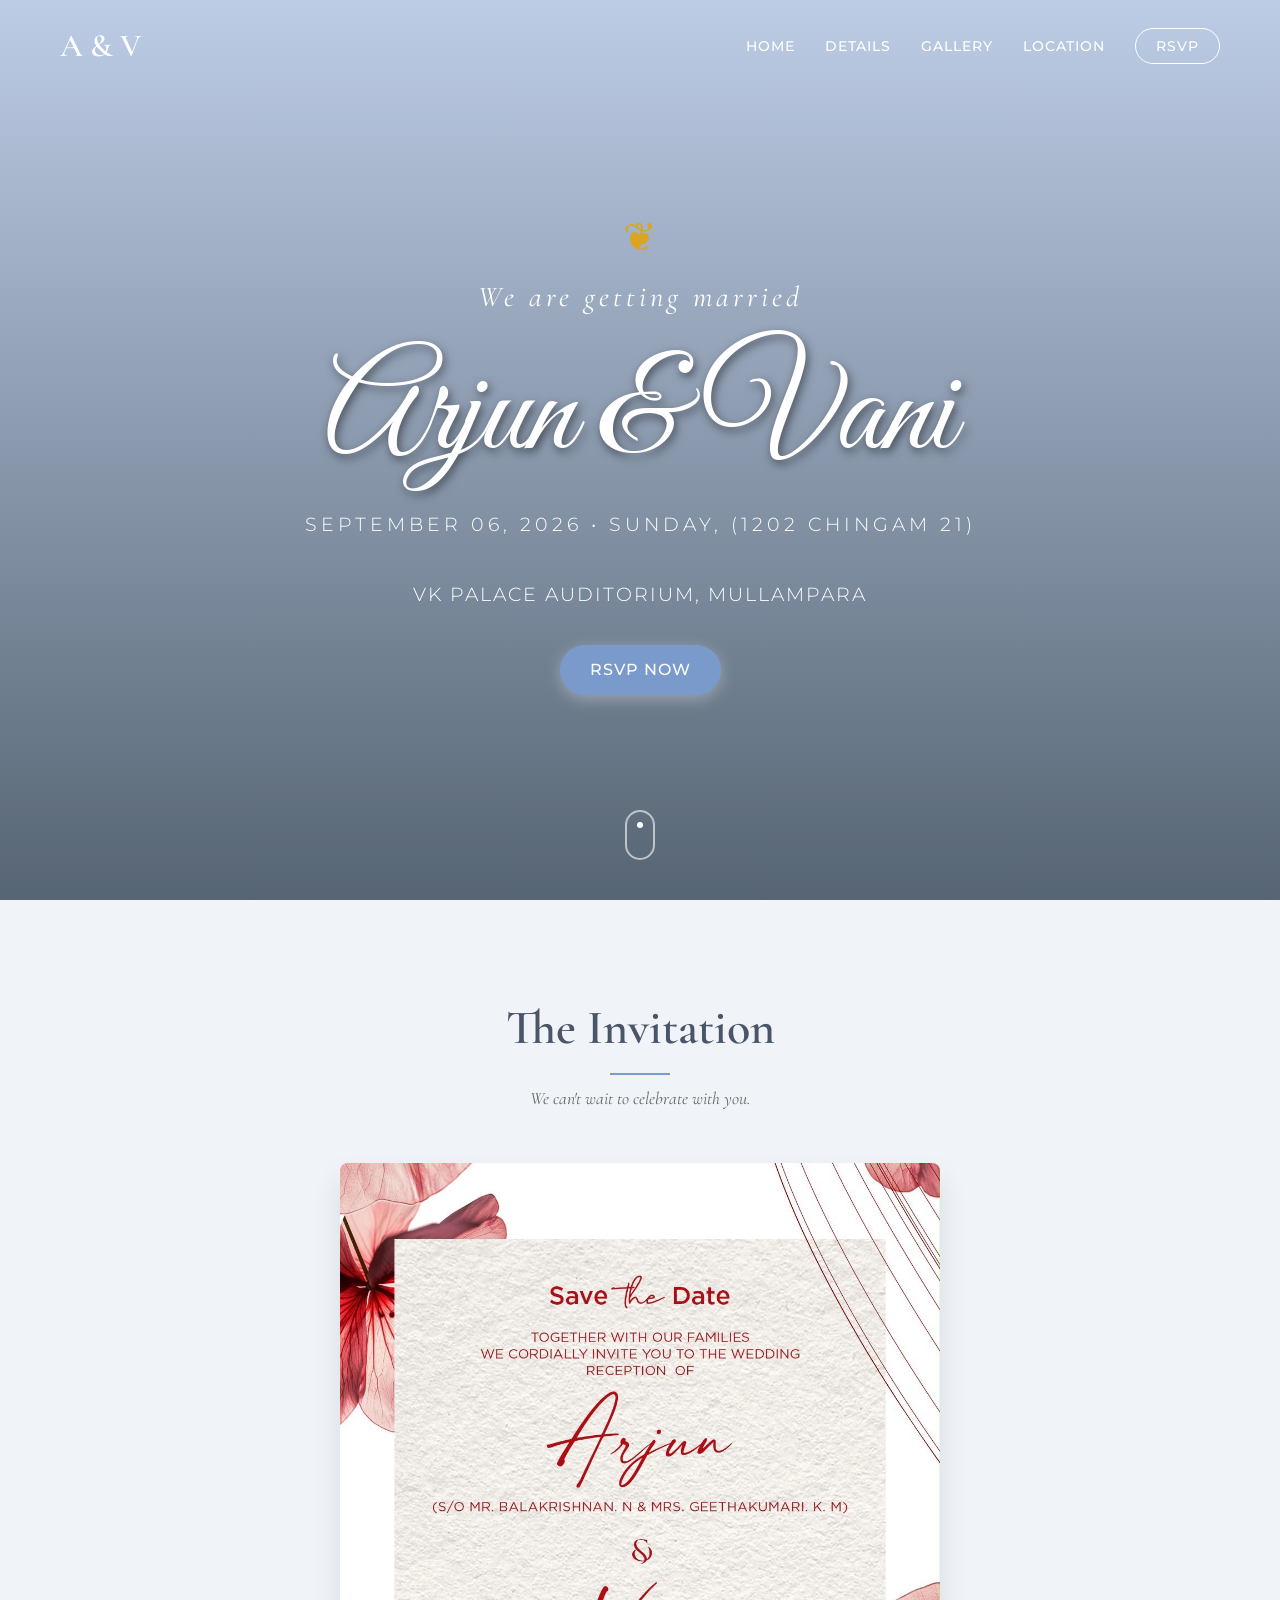
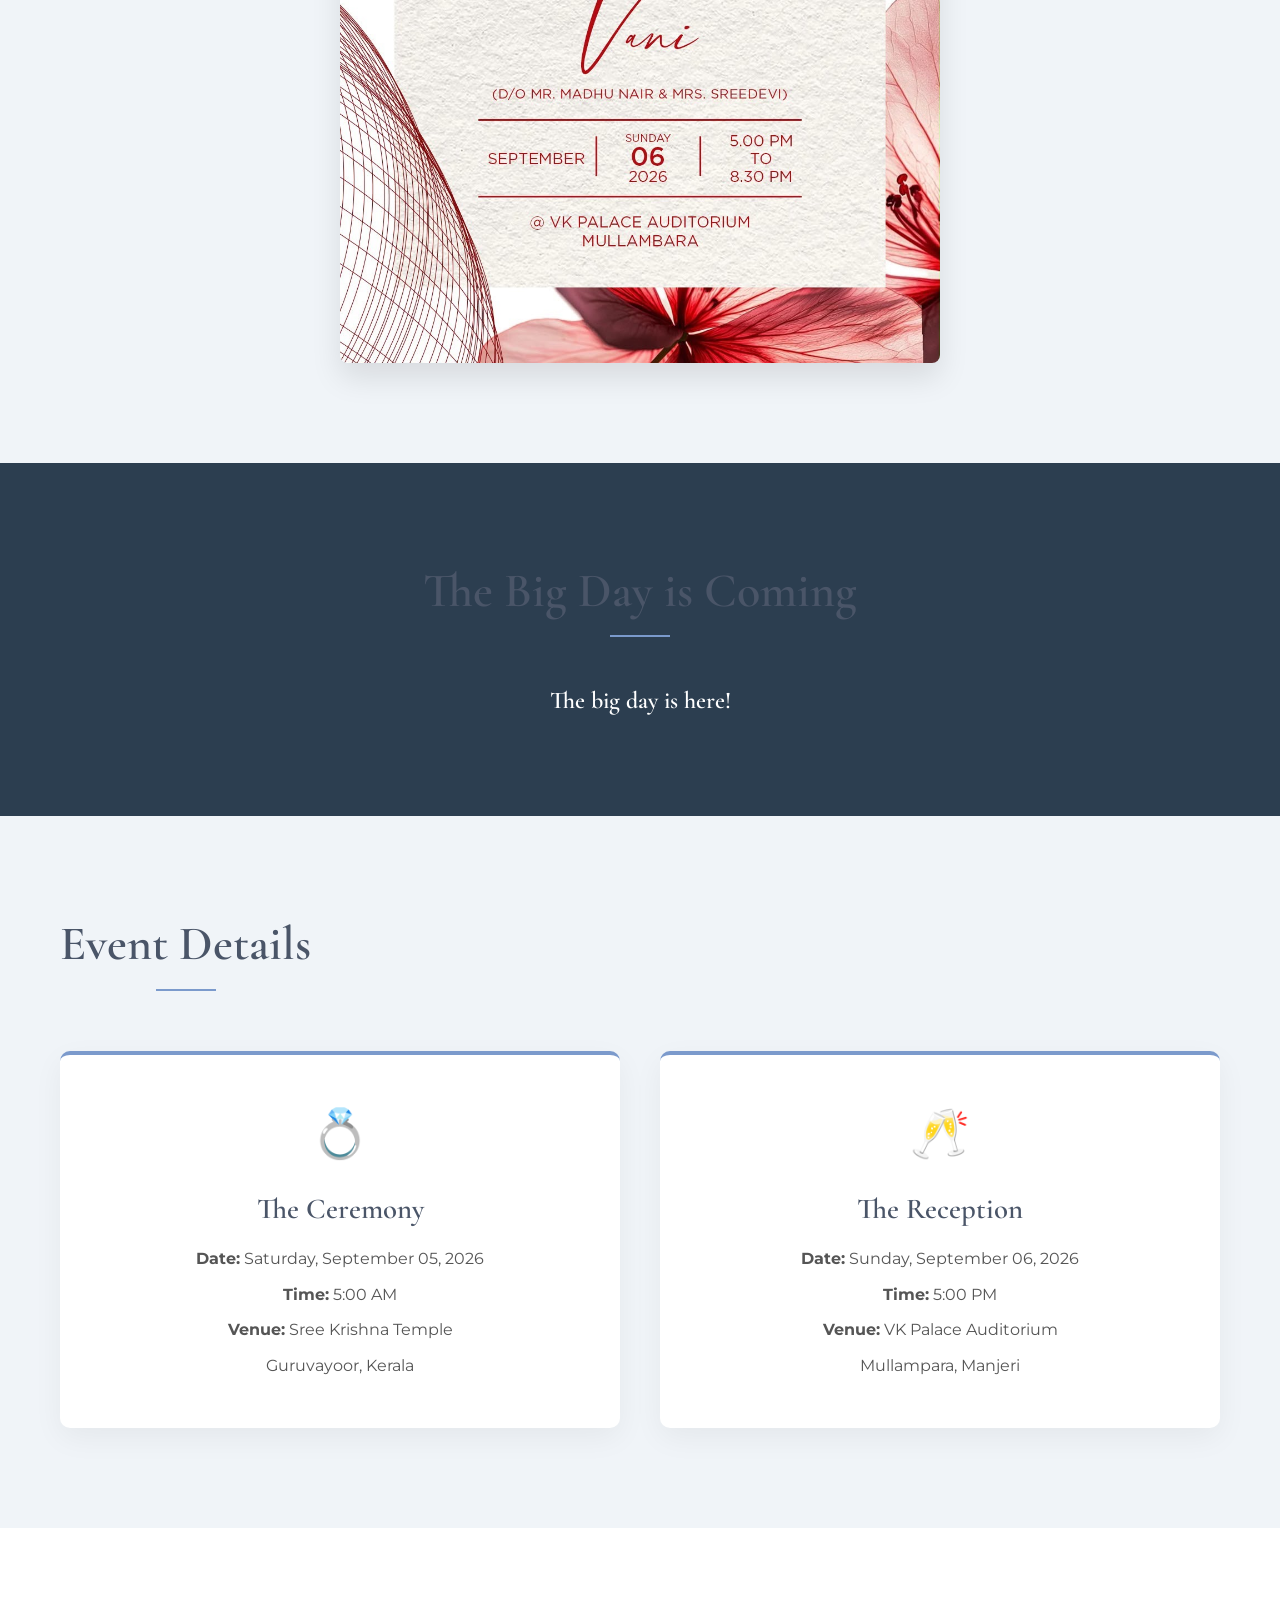
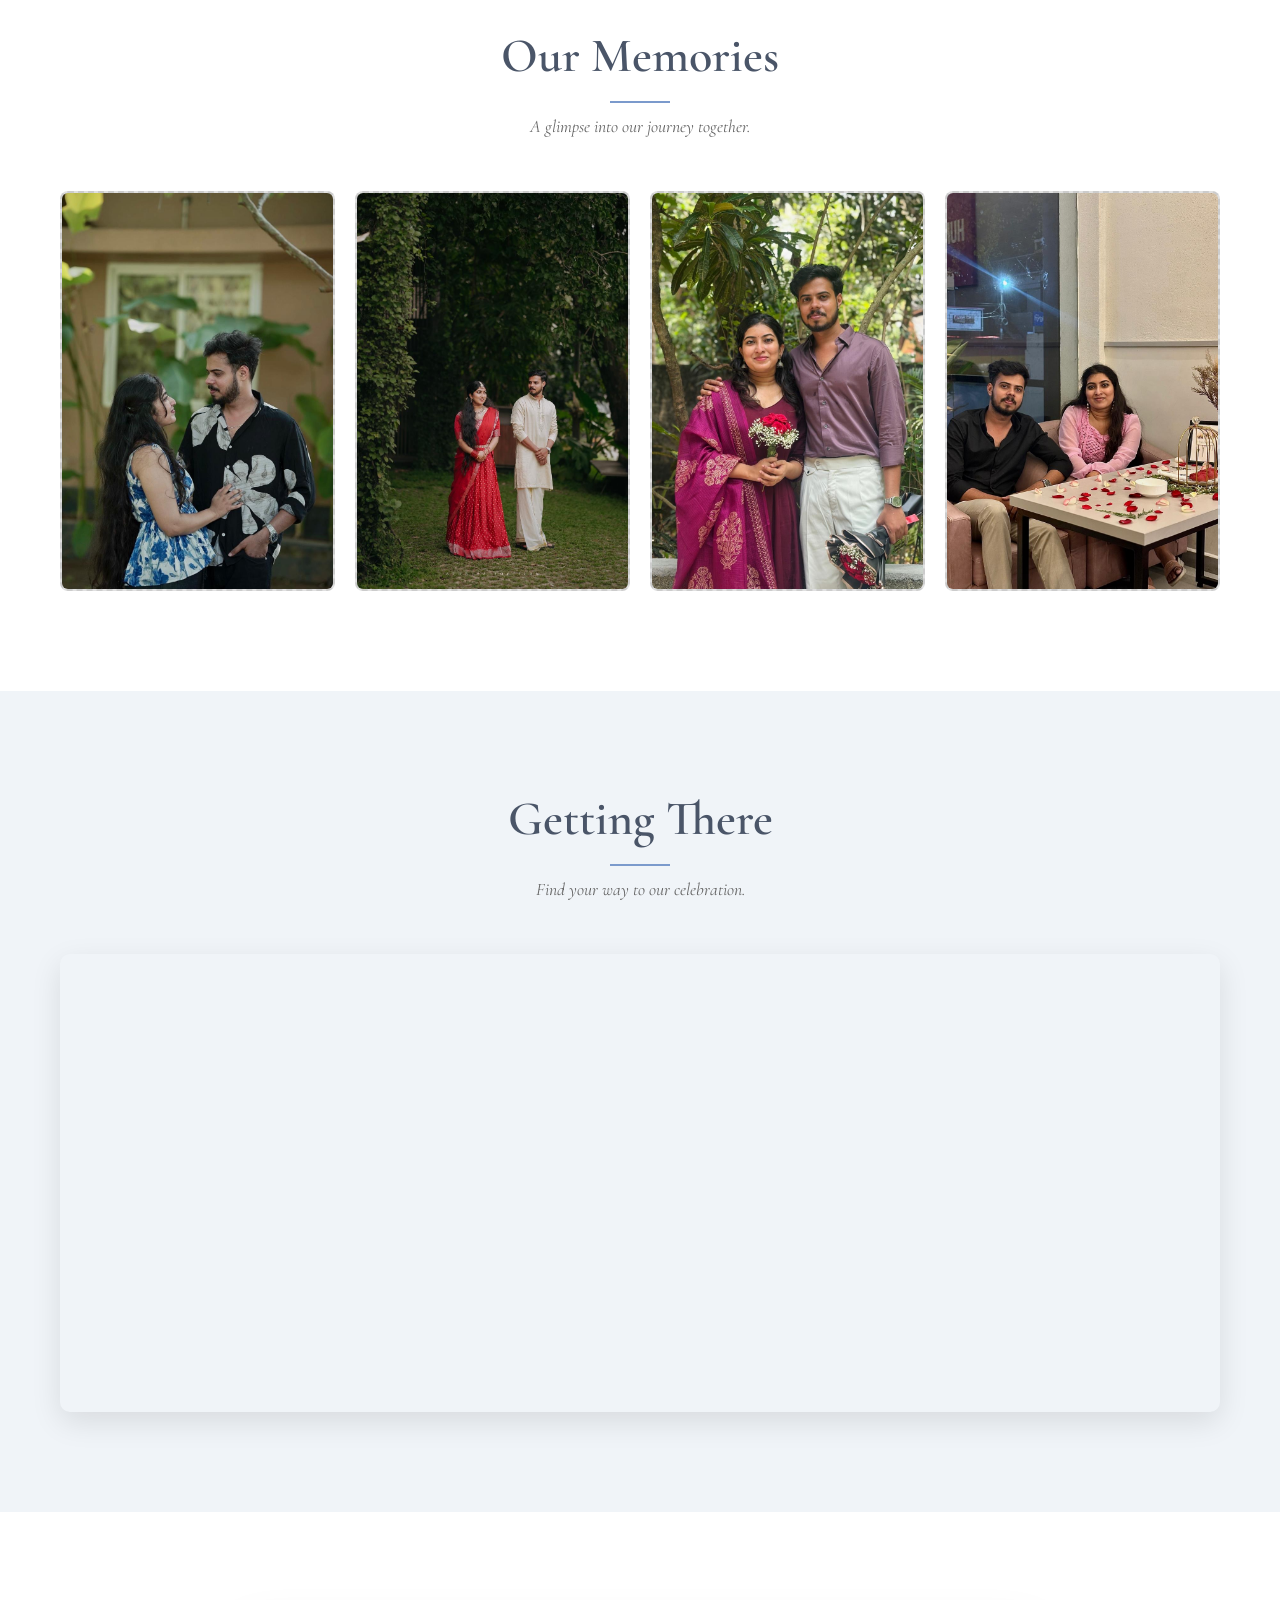
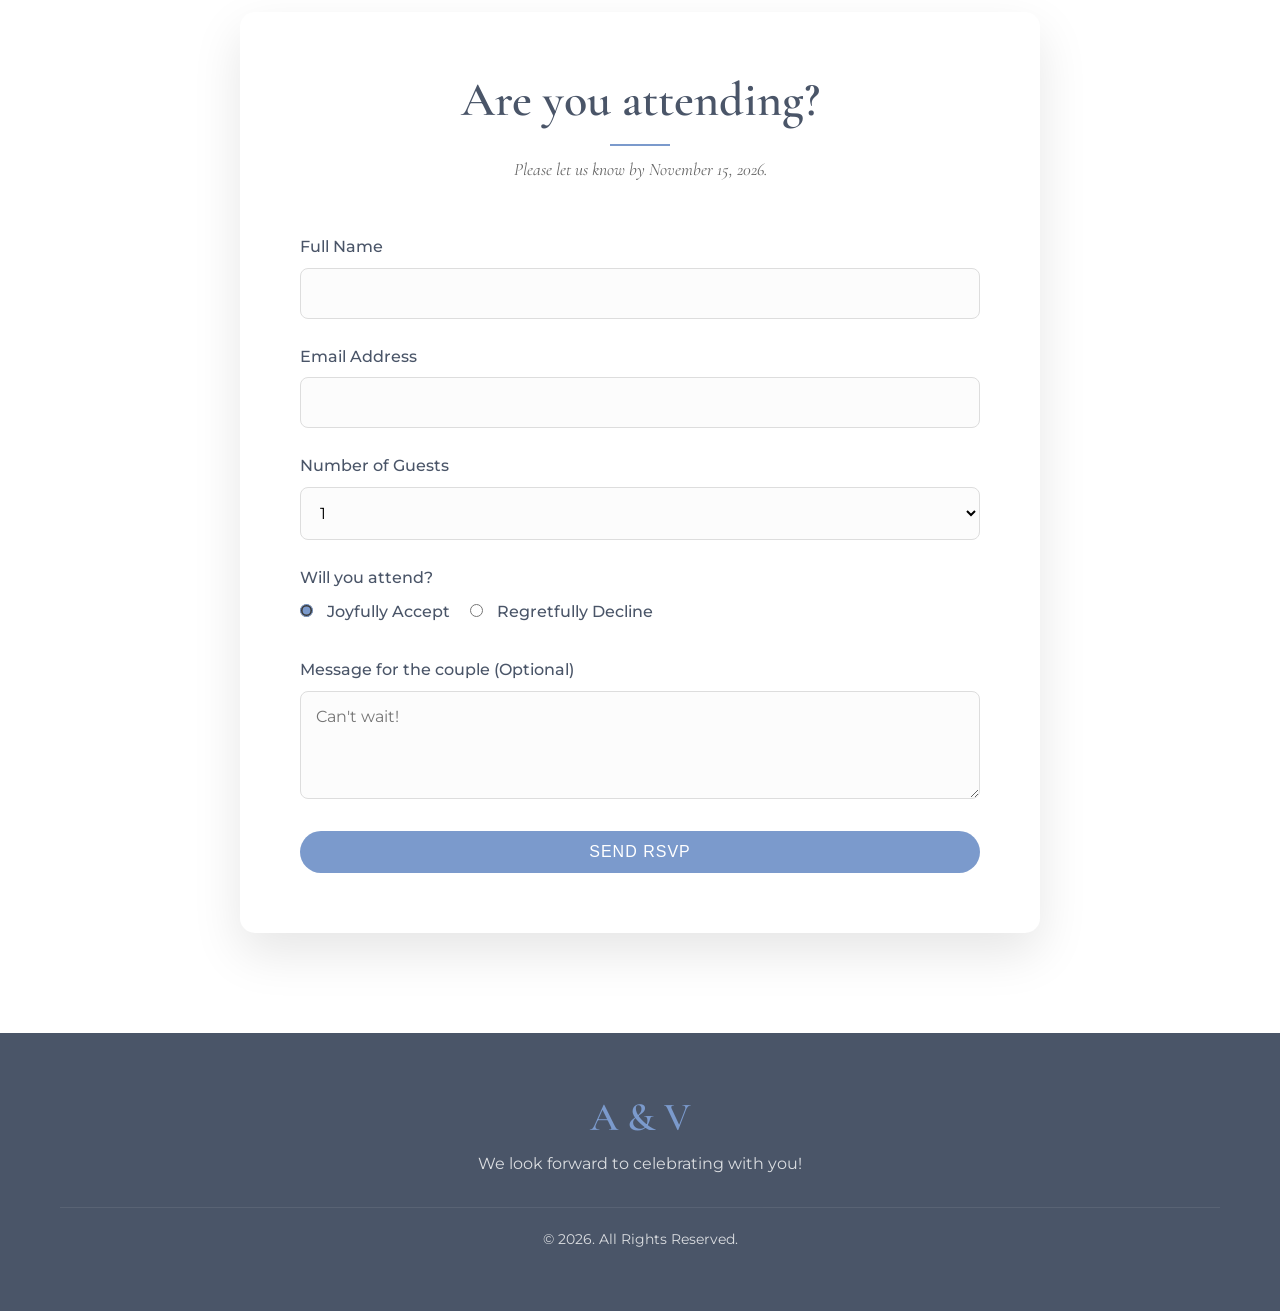
==== index.html @ 5d65bee9 "Add files via upload" ====
<!DOCTYPE html>
<html lang="en">

<head>
    <meta charset="UTF-8">
    <meta name="viewport" content="width=device-width, initial-scale=1.0">
    <title>Wedding Invitation | Save the Date</title>
    <meta name="description" content="Join us in celebrating our wedding.">
    <link rel="preconnect" href="https://fonts.googleapis.com">
    <link rel="preconnect" href="https://fonts.gstatic.com" crossorigin>
    <link
        href="https://fonts.googleapis.com/css2?family=Cormorant+Garamond:ital,wght@0,400;0,600;1,400&family=Great+Vibes&family=Montserrat:wght@300;400;500&display=swap"
        rel="stylesheet">
    <link rel="stylesheet" href="style.css">
</head>

<body>
    <!-- Navigation -->
    <nav id="navbar">
        <div class="nav-content">
            <div class="logo">A & V</div>
            <ul class="nav-links">
                <li><a href="#home">Home</a></li>
                <li><a href="#details">Details</a></li>
                <li><a href="#gallery">Gallery</a></li>
                <li><a href="#location">Location</a></li>
                <li><a href="#rsvp" class="btn-nav">RSVP</a></li>
            </ul>
            <div class="hamburger">
                <span></span>
                <span></span>
                <span></span>
            </div>
        </div>
    </nav>

    <!-- Hero Section -->
    <section id="home" class="hero">
        <div class="hero-overlay"></div>
        <div class="hero-content fade-in">
            <div style="font-size: 2.5rem; margin-bottom: 5px; color: goldenrod;">❦</div>
            <p class="pre-title">We are getting married</p>
            <h1 class="title">Arjun & Vani</h1>
            <p class="date-location">September 06, 2026 &bull; Sunday, (1202 Chingam 21)</p>
            <p
                style="font-size: 1.2rem; margin-bottom: 35px; font-weight: 300; letter-spacing: 2px; text-transform: uppercase;">
                VK Palace Auditorium, Mullampara</p>
            <a href="#rsvp" class="btn-primary">RSVP Now</a>
        </div>
        <div class="scroll-indicator">
            <a href="#invitation"><span></span></a>
        </div>
    </section>

    <!-- Invitation Card Placeholder -->
    <section id="invitation" class="section bg-light">
        <div class="container text-center fade-in">
            <h2 class="section-title">The Invitation</h2>
            <p class="section-subtitle">We can't wait to celebrate with you.</p>
            <div class="invitation-card-wrapper">
                <!-- Placeholder for the invitation card image -->
                <div class="image-placeholder card-placeholder">
                    <img src="/images/signal-2026-08-03-145223.jpeg" alt="">
                </div>
            </div>
        </div>
    </section>

    <!-- Countdown Section -->
    <section id="countdown-section" class="section bg-dark text-light">
        <div class="container text-center fade-in">
            <h2 class="section-title text-light">The Big Day is Coming</h2>
            <div id="countdown" class="countdown-container">
                <div class="countdown-item">
                    <span id="days">00</span>
                    <p>Days</p>
                </div>
                <div class="countdown-item">
                    <span id="hours">00</span>
                    <p>Hours</p>
                </div>
                <div class="countdown-item">
                    <span id="minutes">00</span>
                    <p>Minutes</p>
                </div>
                <div class="countdown-item">
                    <span id="seconds">00</span>
                    <p>Seconds</p>
                </div>
            </div>
        </div>
    </section>

    <!-- Details Section -->
    <section id="details" class="section bg-light">
        <div class="container fade-in">
            <h2 class="section-title text-center">Event Details</h2>
            <div class="details-grid">
                <div class="detail-card">
                    <div class="icon">💍</div>
                    <h3>The Ceremony</h3>
                    <p><strong>Date:</strong> Saturday, September 05, 2026</p>
                    <p><strong>Time:</strong> 5:00 AM</p>
                    <p><strong>Venue:</strong> Sree Krishna Temple</p>
                    <p>Guruvayoor, Kerala</p>
                </div>
                <div class="detail-card">
                    <div class="icon">🥂</div>
                    <h3>The Reception</h3>
                    <p><strong>Date:</strong> Sunday, September 06, 2026</p>
                    <p><strong>Time:</strong> 5:00 PM</p>
                    <p><strong>Venue:</strong> VK Palace Auditorium</p>
                    <p>Mullampara, Manjeri</p>
                </div>
            </div>
        </div>
    </section>

    <!-- Gallery Section -->
    <section id="gallery" class="section">
        <div class="container text-center fade-in">
            <h2 class="section-title">Our Memories</h2>
            <p class="section-subtitle">A glimpse into our journey together.</p>
            <div class="gallery-grid">
                <!-- Placeholders for user's images -->
                <div class="gallery-item image-placeholder"><img src="/images/signal-2026-08-03-140050.jpeg" alt="">
                </div>
                <div class="gallery-item image-placeholder"><img src="/images/signal-2026-08-03-140053.jpeg" alt="">
                </div>
                <div class="gallery-item image-placeholder"><img src="/images/signal-2026-08-03-140056.jpeg" alt="">
                </div>
                <div class="gallery-item image-placeholder"><img src="/images/signal-2026-08-03-140059.jpeg" alt="">
                </div>
            </div>
        </div>
    </section>

    <!-- Location Section -->
    <section id="location" class="section bg-light">
        <div class="container text-center fade-in">
            <h2 class="section-title">Getting There</h2>
            <p class="section-subtitle">Find your way to our celebration.</p>
            <div class="map-container">
                <!-- Sample Google Maps iframe -->
                <iframe
                    src="https://www.google.com/maps/embed?pb=!1m18!1m12!1m3!1d4924.487817687581!2d76.10703107596576!3d11.104377589065033!2m3!1f0!2f0!3f0!3m2!1i1024!2i768!4f13.1!3m3!1m2!1s0x3ba6357c6454861b%3A0x7b2334c0c7a68482!2sVK%20PALACE%20AUDITORIUM!5e1!3m2!1sen!2sin!4v1785747587852!5m2!1sen!2sin"
                    width="100%" height="450" style="border:0;" allowfullscreen="" loading="lazy"
                    referrerpolicy="strict-origin-when-cross-origin"></iframe>
            </div>
        </div>
    </section>

    <!-- RSVP Section -->
    <section id="rsvp" class="section">
        <div class="container fade-in">
            <div class="rsvp-wrapper">
                <div class="rsvp-content">
                    <h2 class="section-title">Are you attending?</h2>
                    <p class="section-subtitle">Please let us know by November 15, 2026.</p>
                    <form id="rsvp-form" class="rsvp-form">
                        <div class="form-group">
                            <label for="name">Full Name</label>
                            <input type="text" id="name" name="name" required placeholder="">
                        </div>
                        <div class="form-group">
                            <label for="email">Email Address</label>
                            <input type="email" id="email" name="email" required placeholder="">
                        </div>
                        <div class="form-group">
                            <label for="guests">Number of Guests</label>
                            <select id="guests" name="guests">
                                <option value="1">1</option>
                                <option value="2">2</option>
                                <option value="3">3</option>
                                <option value="4">4</option>
                                <option value="5+">5+</option>
                            </select>
                        </div>
                        <div class="form-group">
                            <label>Will you attend?</label>
                            <div class="radio-group">
                                <label class="radio-label">
                                    <input type="radio" name="attending" value="yes" checked>
                                    <span>Joyfully Accept</span>
                                </label>
                                <label class="radio-label">
                                    <input type="radio" name="attending" value="no">
                                    <span>Regretfully Decline</span>
                                </label>
                            </div>
                        </div>
                        <div class="form-group">
                            <label for="message">Message for the couple (Optional)</label>
                            <textarea id="message" name="message" rows="4" placeholder="Can't wait!"></textarea>
                        </div>
                        <button type="submit" class="btn-primary btn-block">Send RSVP</button>
                    </form>
                    <div id="form-message" class="form-message hidden">
                        Thank you for your response!
                    </div>
                </div>
            </div>
        </div>
    </section>

    <!-- Footer -->
    <footer class="footer">
        <div class="container text-center">
            <h2>A & V</h2>
            <p>We look forward to celebrating with you!</p>
            <p class="copyright">&copy; 2026. All Rights Reserved.</p>
        </div>
    </footer>

    <script src="script.js"></script>
</body>

</html>
---- style.css ----
/* =========================================
   CSS Variables & Reset
   ========================================= */
:root {
    --primary-color: #7b9acc;
    /* Dusty Blue */
    --primary-dark: #5a7bb5;
    --secondary-color: #4a5568;
    /* Slate */
    --text-color: #2d3748;
    --text-light: #ffffff;
    --bg-color: #ffffff;
    --bg-light: #f0f4f8;
    /* Light blue-grey */
    --bg-dark: #2c3e50;
    /* Navy */

    --font-heading: 'Cormorant Garamond', serif;
    --font-body: 'Montserrat', sans-serif;
    --font-calligraphy: 'Great Vibes', cursive;

    --transition: all 0.3s ease;
}

* {
    margin: 0;
    padding: 0;
    box-sizing: border-box;
}

html {
    scroll-behavior: smooth;
}

body {
    font-family: var(--font-body);
    color: var(--text-color);
    background-color: var(--bg-color);
    line-height: 1.6;
    overflow-x: hidden;
}

/* =========================================
   Typography & Utilities
   ========================================= */
h1,
h2,
h3,
h4,
h5,
h6 {
    font-family: var(--font-heading);
    font-weight: 600;
    line-height: 1.2;
}

.text-center {
    text-align: center;
}

.text-light {
    color: var(--text-light);
}

.bg-light {
    background-color: var(--bg-light);
}

.bg-dark {
    background-color: var(--bg-dark);
}

.section {
    padding: 100px 0;
}

.container {
    max-width: 1200px;
    margin: 0 auto;
    padding: 0 20px;
}

.section-title {
    font-size: 3rem;
    color: var(--secondary-color);
    margin-bottom: 10px;
    position: relative;
    display: inline-block;
}

.section-title::after {
    content: '';
    display: block;
    width: 60px;
    height: 2px;
    background-color: var(--primary-color);
    margin: 15px auto 0;
}

.section-title.text-light::after {
    background-color: var(--primary-color);
}

.section-subtitle {
    font-size: 1.1rem;
    color: #666;
    margin-bottom: 50px;
    font-style: italic;
    font-family: var(--font-heading);
}

/* Buttons */
.btn-primary {
    display: inline-block;
    background-color: var(--primary-color);
    color: var(--text-light);
    padding: 12px 30px;
    border: none;
    border-radius: 30px;
    font-size: 1rem;
    font-weight: 500;
    text-transform: uppercase;
    letter-spacing: 1px;
    cursor: pointer;
    text-decoration: none;
    transition: var(--transition);
    box-shadow: 0 4px 15px rgba(255, 255, 255, 0.3);
}

.btn-primary:hover {
    background-color: var(--primary-dark);
    transform: translateY(-2px);
    box-shadow: 0 6px 20px rgba(255, 255, 255, 0.4);
}

.btn-block {
    display: block;
    width: 100%;
}

/* =========================================
   Navigation
   ========================================= */
#navbar {
    position: fixed;
    top: 0;
    left: 0;
    width: 100%;
    padding: 20px 0;
    z-index: 1000;
    transition: var(--transition);
    background: transparent;
}

#navbar.scrolled {
    background-color: rgba(255, 255, 255, 0.95);
    padding: 15px 0;
    box-shadow: 0 2px 10px rgba(0, 0, 0, 0.1);
}

.nav-content {
    max-width: 1200px;
    margin: 0 auto;
    padding: 0 20px;
    display: flex;
    justify-content: space-between;
    align-items: center;
}

.logo {
    font-family: var(--font-heading);
    font-size: 2rem;
    font-weight: 600;
    color: var(--text-light);
    text-decoration: none;
    transition: var(--transition);
}

#navbar.scrolled .logo {
    color: var(--secondary-color);
}

.nav-links {
    display: flex;
    list-style: none;
    align-items: center;
}

.nav-links li {
    margin-left: 30px;
}

.nav-links a {
    color: var(--text-light);
    text-decoration: none;
    font-size: 0.9rem;
    font-weight: 500;
    text-transform: uppercase;
    letter-spacing: 1px;
    transition: var(--transition);
}

#navbar.scrolled .nav-links a {
    color: var(--secondary-color);
}

.nav-links a:hover {
    color: var(--primary-color);
}

.btn-nav {
    border: 1px solid var(--text-light);
    padding: 8px 20px;
    border-radius: 20px;
}

#navbar.scrolled .btn-nav {
    border-color: var(--secondary-color);
}

#navbar.scrolled .btn-nav:hover {
    background-color: var(--primary-color);
    border-color: var(--primary-color);
    color: var(--text-light);
}

.hamburger {
    display: none;
    cursor: pointer;
}

.hamburger span {
    display: block;
    width: 25px;
    height: 3px;
    background-color: var(--text-light);
    margin: 5px 0;
    transition: var(--transition);
}

#navbar.scrolled .hamburger span {
    background-color: var(--secondary-color);
}

/* =========================================
   Hero Section
   ========================================= */
.hero {
    height: 100vh;
    background-image: url('https://images.unsplash.com/photo-1523438885200-e635ba2c371e?ixlib=rb-4.0.3&auto=format&fit=crop&w=1920&q=80');
    /* Bright white floral wedding background */
    background-size: cover;
    background-position: center;
    background-attachment: fixed;
    position: relative;
    display: flex;
    align-items: center;
    justify-content: center;
    text-align: center;
}

.hero-overlay {
    position: absolute;
    top: 0;
    left: 0;
    width: 100%;
    height: 100%;
    /* Dusty Blue to Navy gradient */
    background: linear-gradient(to bottom, rgba(123, 154, 204, 0.5) 0%, rgba(44, 62, 80, 0.8) 100%);
}

.hero-content {
    position: relative;
    z-index: 1;
    color: var(--text-light);
    padding: 0 20px;
    max-width: 800px;
}

.pre-title {
    font-family: var(--font-heading);
    font-size: 1.8rem;
    font-style: italic;
    margin-bottom: 15px;
    letter-spacing: 4px;
    color: white;
}

.hero .title {
    font-family: var(--font-calligraphy);
    font-size: 8.5rem;
    /* Increased size for calligraphy font */
    margin-bottom: 10px;
    text-shadow: 2px 4px 10px rgba(0, 0, 0, 0.5);
    font-weight: 400;
    /* Removed letter-spacing to keep cursive strokes connected */
}

.date-location {
    font-size: 1.2rem;
    letter-spacing: 4px;
    text-transform: uppercase;
    margin-bottom: 40px;
    font-weight: 300;
}

/* Scroll Indicator */
.scroll-indicator {
    position: absolute;
    bottom: 40px;
    left: 50%;
    transform: translateX(-50%);
    z-index: 2;
}

.scroll-indicator a {
    display: block;
    width: 30px;
    height: 50px;
    border: 2px solid rgba(255, 255, 255, 0.6);
    border-radius: 15px;
    position: relative;
    transition: var(--transition);
}

.scroll-indicator a:hover {
    border-color: var(--primary-color);
}

.scroll-indicator span {
    position: absolute;
    top: 10px;
    left: 50%;
    transform: translateX(-50%);
    width: 6px;
    height: 6px;
    background-color: var(--text-light);
    border-radius: 50%;
    animation: scrollBounce 2s infinite;
}

@keyframes scrollBounce {
    0% {
        transform: translate(-50%, 0);
        opacity: 1;
    }

    100% {
        transform: translate(-50%, 20px);
        opacity: 0;
    }
}

/* =========================================
   Placeholders
   ========================================= */
.image-placeholder {
    background-color: #e0e0e0;
    display: flex;
    align-items: center;
    justify-content: center;
    color: #888;
    font-family: var(--font-body);
    font-size: 1rem;
    border: 2px dashed #ccc;
    border-radius: 8px;
}

.card-placeholder {
    width: 100%;
    max-width: 600px;
    height: auto;
    margin: 0 auto;
    box-shadow: 0 15px 30px rgba(0, 0, 0, 0.1);
    border: none;
    background: transparent;
    padding: 0;
    border-radius: 8px;
    overflow: hidden;
}

.card-placeholder img {
    width: 100%;
    height: auto;
    display: block;
}

/* =========================================
   Countdown Section
   ========================================= */
.countdown-container {
    display: flex;
    justify-content: center;
    gap: 30px;
    margin-top: 40px;
    flex-wrap: wrap;
}

.countdown-item {
    background: rgba(255, 255, 255, 0.1);
    backdrop-filter: blur(10px);
    border: 1px solid rgba(255, 255, 255, 0.2);
    padding: 20px;
    border-radius: 10px;
    min-width: 120px;
}

.countdown-item span {
    display: block;
    font-family: var(--font-heading);
    font-size: 3.5rem;
    font-weight: 600;
    color: var(--primary-color);
    line-height: 1;
}

.countdown-item p {
    font-size: 0.9rem;
    text-transform: uppercase;
    letter-spacing: 2px;
    margin-top: 10px;
}

/* =========================================
   Details Section
   ========================================= */
.details-grid {
    display: grid;
    grid-template-columns: repeat(auto-fit, minmax(300px, 1fr));
    gap: 40px;
    margin-top: 50px;
}

.detail-card {
    background: #fff;
    padding: 40px;
    border-radius: 10px;
    box-shadow: 0 10px 30px rgba(0, 0, 0, 0.05);
    text-align: center;
    transition: var(--transition);
    border-top: 4px solid var(--primary-color);
}

.detail-card:hover {
    transform: translateY(-10px);
    box-shadow: 0 15px 40px rgba(0, 0, 0, 0.1);
}

.detail-card .icon {
    font-size: 3rem;
    margin-bottom: 20px;
}

.detail-card h3 {
    font-size: 1.8rem;
    color: var(--secondary-color);
    margin-bottom: 20px;
}

.detail-card p {
    margin-bottom: 10px;
    color: #555;
}

/* =========================================
   Gallery Section
   ========================================= */
.gallery-grid {
    display: grid;
    grid-template-columns: repeat(auto-fill, minmax(250px, 1fr));
    gap: 20px;
    margin-top: 40px;
}

.gallery-item {
    height: 400px;
    /* Increased height for portrait aspect ratio */
    border-radius: 8px;
    overflow: hidden;
    transition: var(--transition);
    position: relative;
}

.gallery-item img {
    width: 100%;
    height: 100%;
    object-fit: cover;
    display: block;
}

.gallery-item:hover {
    transform: scale(1.03);
    box-shadow: 0 10px 20px rgba(0, 0, 0, 0.15);
}

/* =========================================
   Location Section
   ========================================= */
.map-container {
    border-radius: 10px;
    overflow: hidden;
    box-shadow: 0 10px 30px rgba(0, 0, 0, 0.1);
    margin-top: 40px;
}

/* =========================================
   RSVP Section
   ========================================= */
.rsvp-wrapper {
    max-width: 800px;
    margin: 0 auto;
    background: #fff;
    border-radius: 15px;
    box-shadow: 0 20px 50px rgba(0, 0, 0, 0.1);
    overflow: hidden;
    display: flex;
    flex-direction: column;
}

.rsvp-content {
    padding: 60px;
    text-align: center;
}

.rsvp-form {
    text-align: left;
    margin-top: 40px;
}

.form-group {
    margin-bottom: 25px;
}

.form-group label {
    display: block;
    margin-bottom: 8px;
    font-weight: 500;
    color: var(--secondary-color);
}

.form-group input[type="text"],
.form-group input[type="email"],
.form-group select,
.form-group textarea {
    width: 100%;
    padding: 15px;
    border: 1px solid #ddd;
    border-radius: 8px;
    font-family: var(--font-body);
    font-size: 1rem;
    transition: var(--transition);
    background-color: #fcfcfc;
}

.form-group input:focus,
.form-group select:focus,
.form-group textarea:focus {
    outline: none;
    border-color: var(--primary-color);
    box-shadow: 0 0 0 3px rgba(212, 175, 55, 0.1);
}

.radio-group {
    display: flex;
    gap: 20px;
}

.radio-label {
    display: flex;
    align-items: center;
    cursor: pointer;
    font-weight: normal;
}

.radio-label input {
    margin-right: 10px;
    accent-color: var(--primary-color);
}

.form-message {
    margin-top: 20px;
    padding: 15px;
    border-radius: 8px;
    background-color: #d4edda;
    color: #155724;
    font-weight: 500;
}

.hidden {
    display: none;
}

/* =========================================
   Footer
   ========================================= */
.footer {
    background-color: var(--secondary-color);
    color: var(--text-light);
    padding: 60px 0 30px;
}

.footer h2 {
    font-size: 2.5rem;
    margin-bottom: 10px;
    color: var(--primary-color);
}

.footer p {
    opacity: 0.8;
    margin-bottom: 30px;
}

.copyright {
    font-size: 0.9rem;
    border-top: 1px solid rgba(255, 255, 255, 0.1);
    padding-top: 20px;
}

/* =========================================
   Animations
   ========================================= */
.fade-in {
    opacity: 0;
    transform: translateY(30px);
    transition: opacity 0.8s ease, transform 0.8s ease;
}

.fade-in.visible {
    opacity: 1;
    transform: translateY(0);
}

/* =========================================
   Responsive Design
   ========================================= */
@media (max-width: 768px) {
    .hero .title {
        font-size: 4rem;
    }

    .nav-links {
        position: fixed;
        top: 0;
        right: -100%;
        width: 70%;
        height: 100vh;
        background-color: var(--bg-light);
        flex-direction: column;
        justify-content: center;
        transition: var(--transition);
        box-shadow: -5px 0 15px rgba(0, 0, 0, 0.1);
    }

    .nav-links.active {
        right: 0;
    }

    .nav-links li {
        margin: 20px 0;
    }

    .nav-links a {
        color: var(--secondary-color);
        font-size: 1.2rem;
    }

    .hamburger {
        display: block;
        z-index: 1001;
    }

    .hamburger.active span:nth-child(1) {
        transform: translateY(8px) rotate(45deg);
        background-color: var(--secondary-color);
    }

    .hamburger.active span:nth-child(2) {
        opacity: 0;
    }

    .hamburger.active span:nth-child(3) {
        transform: translateY(-8px) rotate(-45deg);
        background-color: var(--secondary-color);
    }

    .rsvp-content {
        padding: 30px 20px;
    }

    .radio-group {
        flex-direction: column;
        gap: 10px;
    }
}
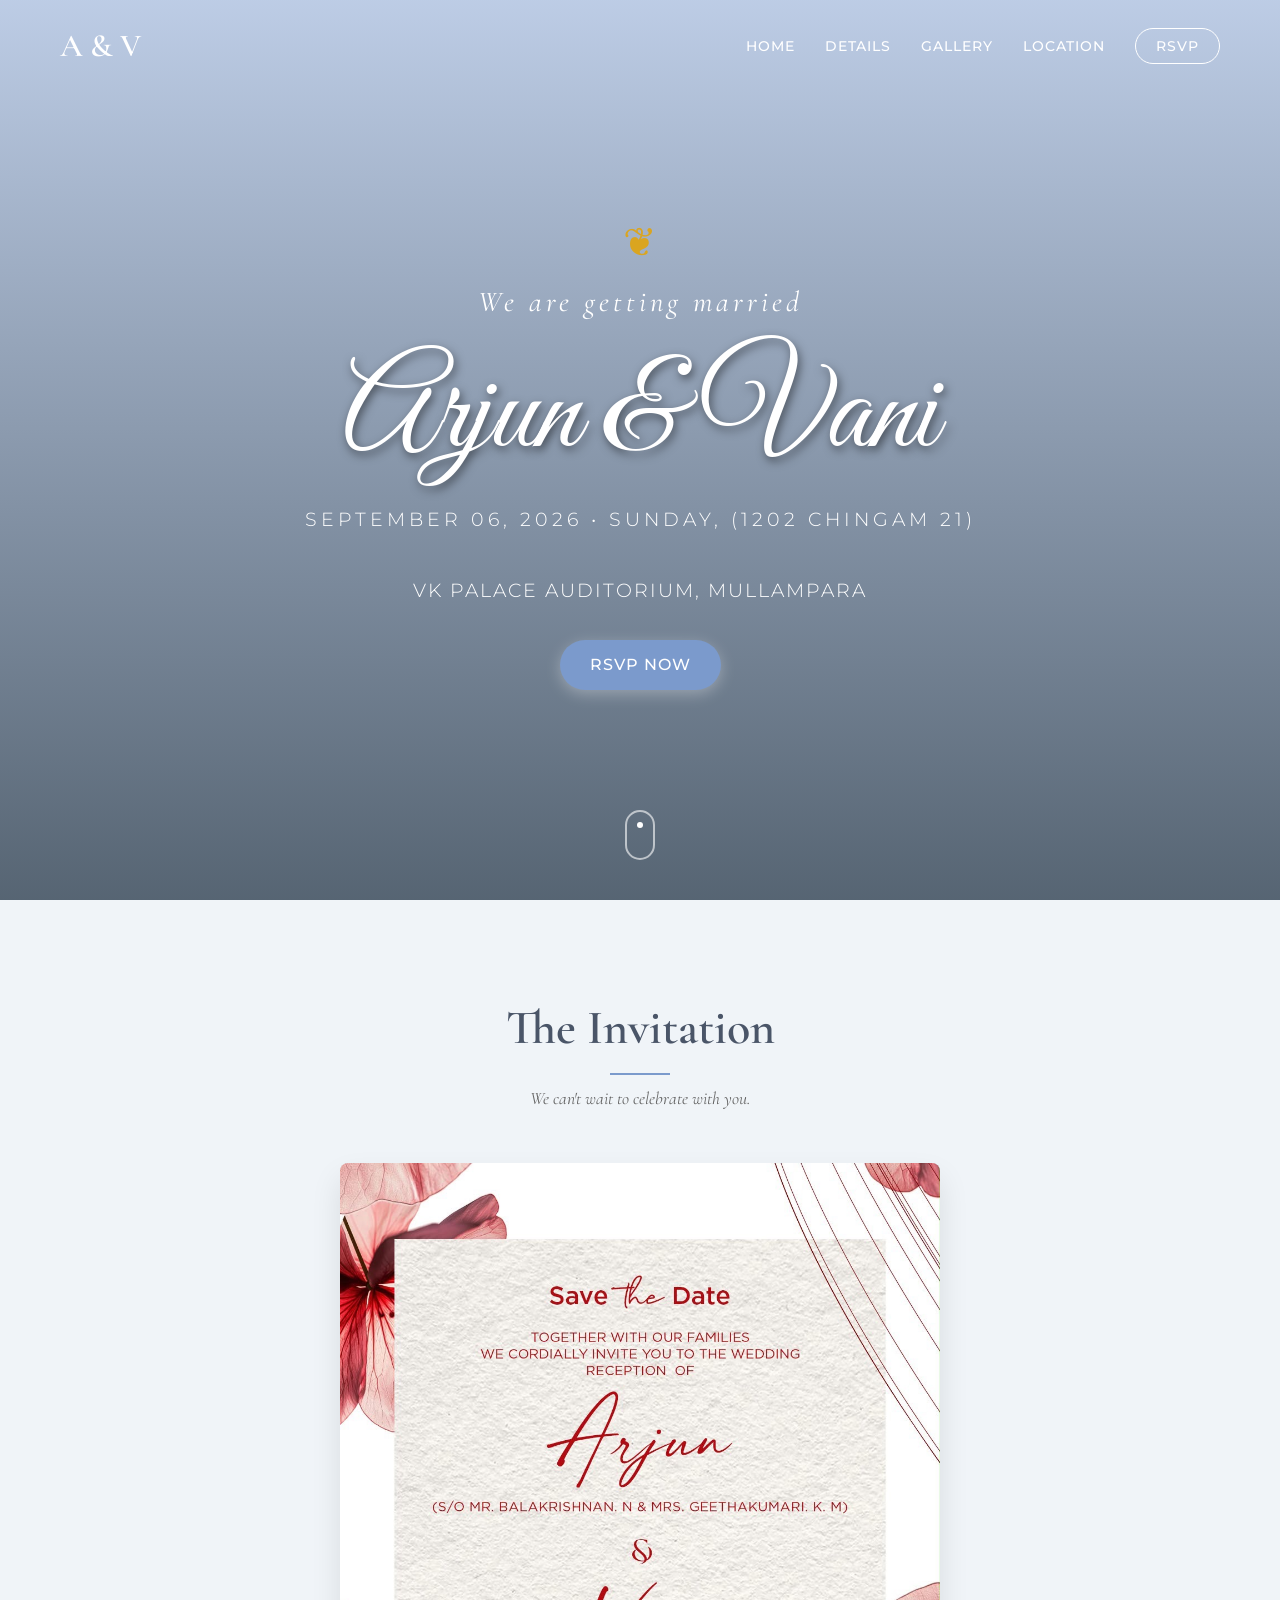
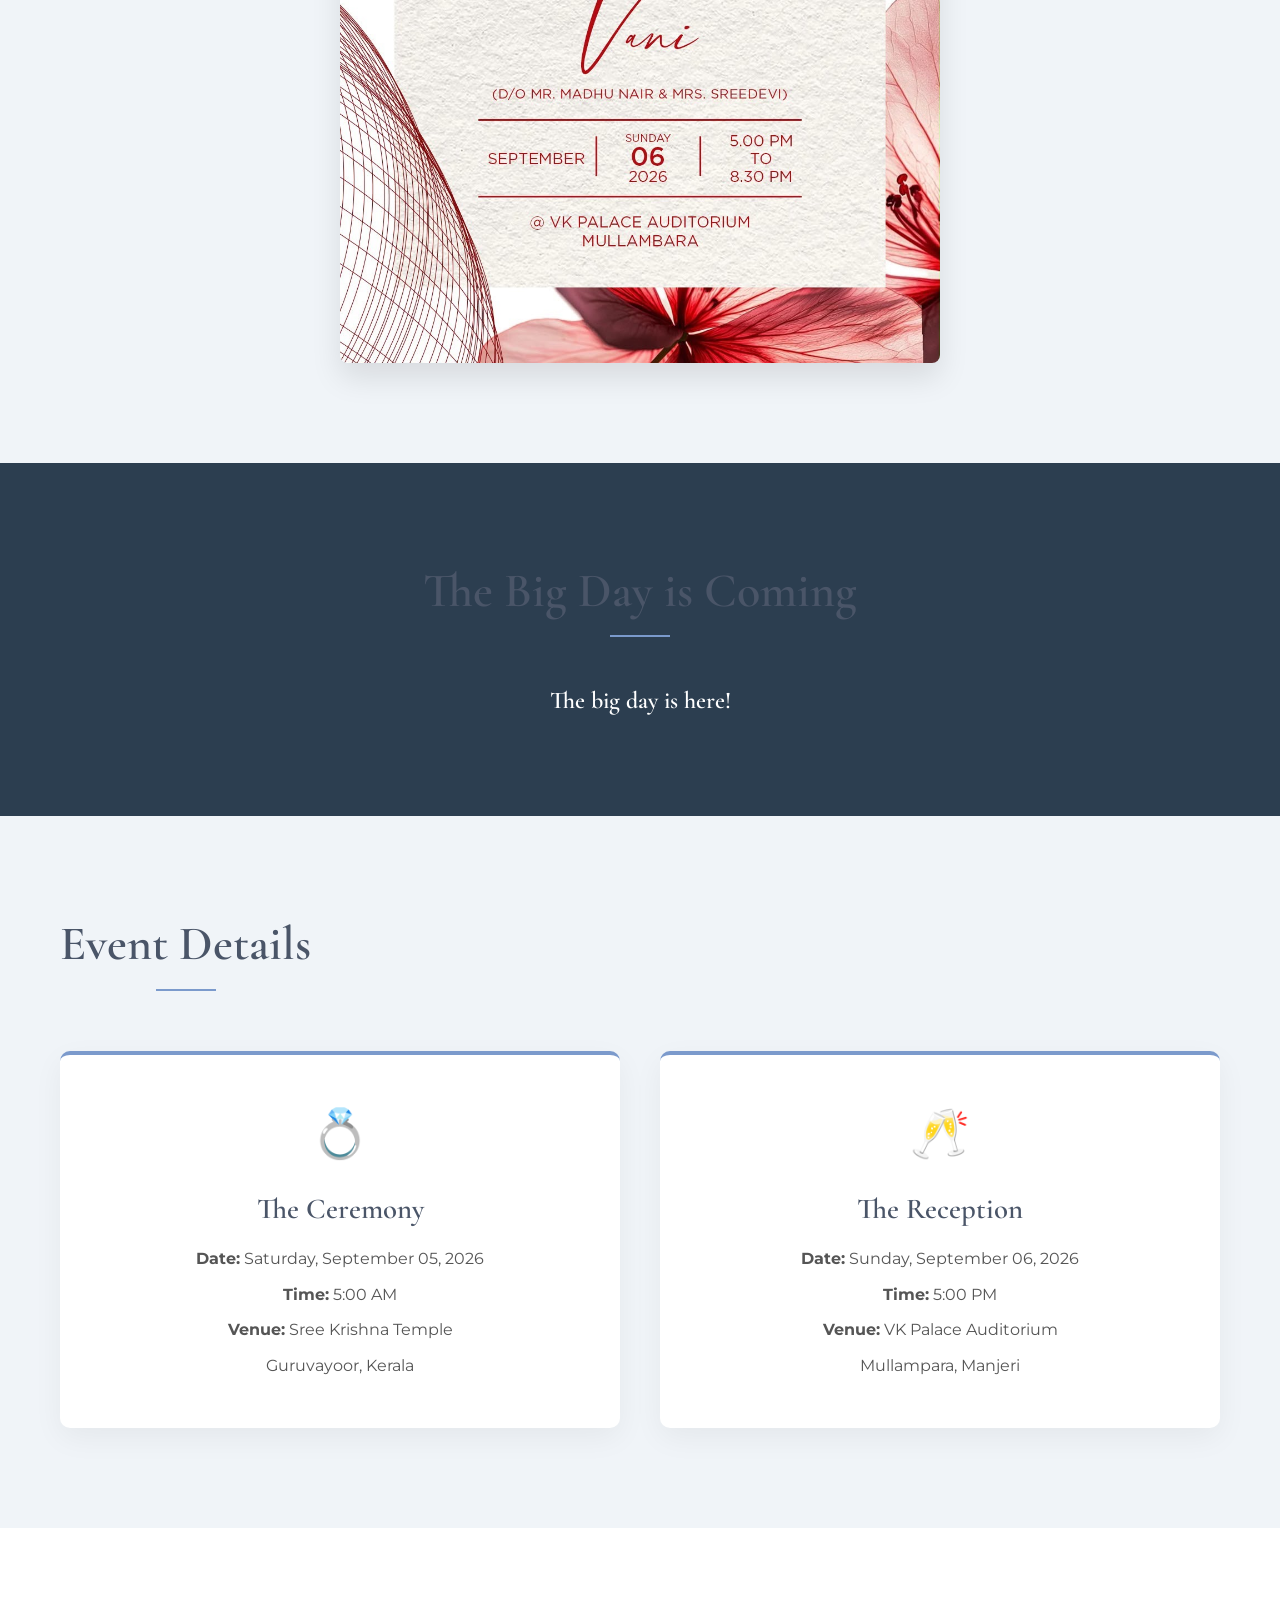
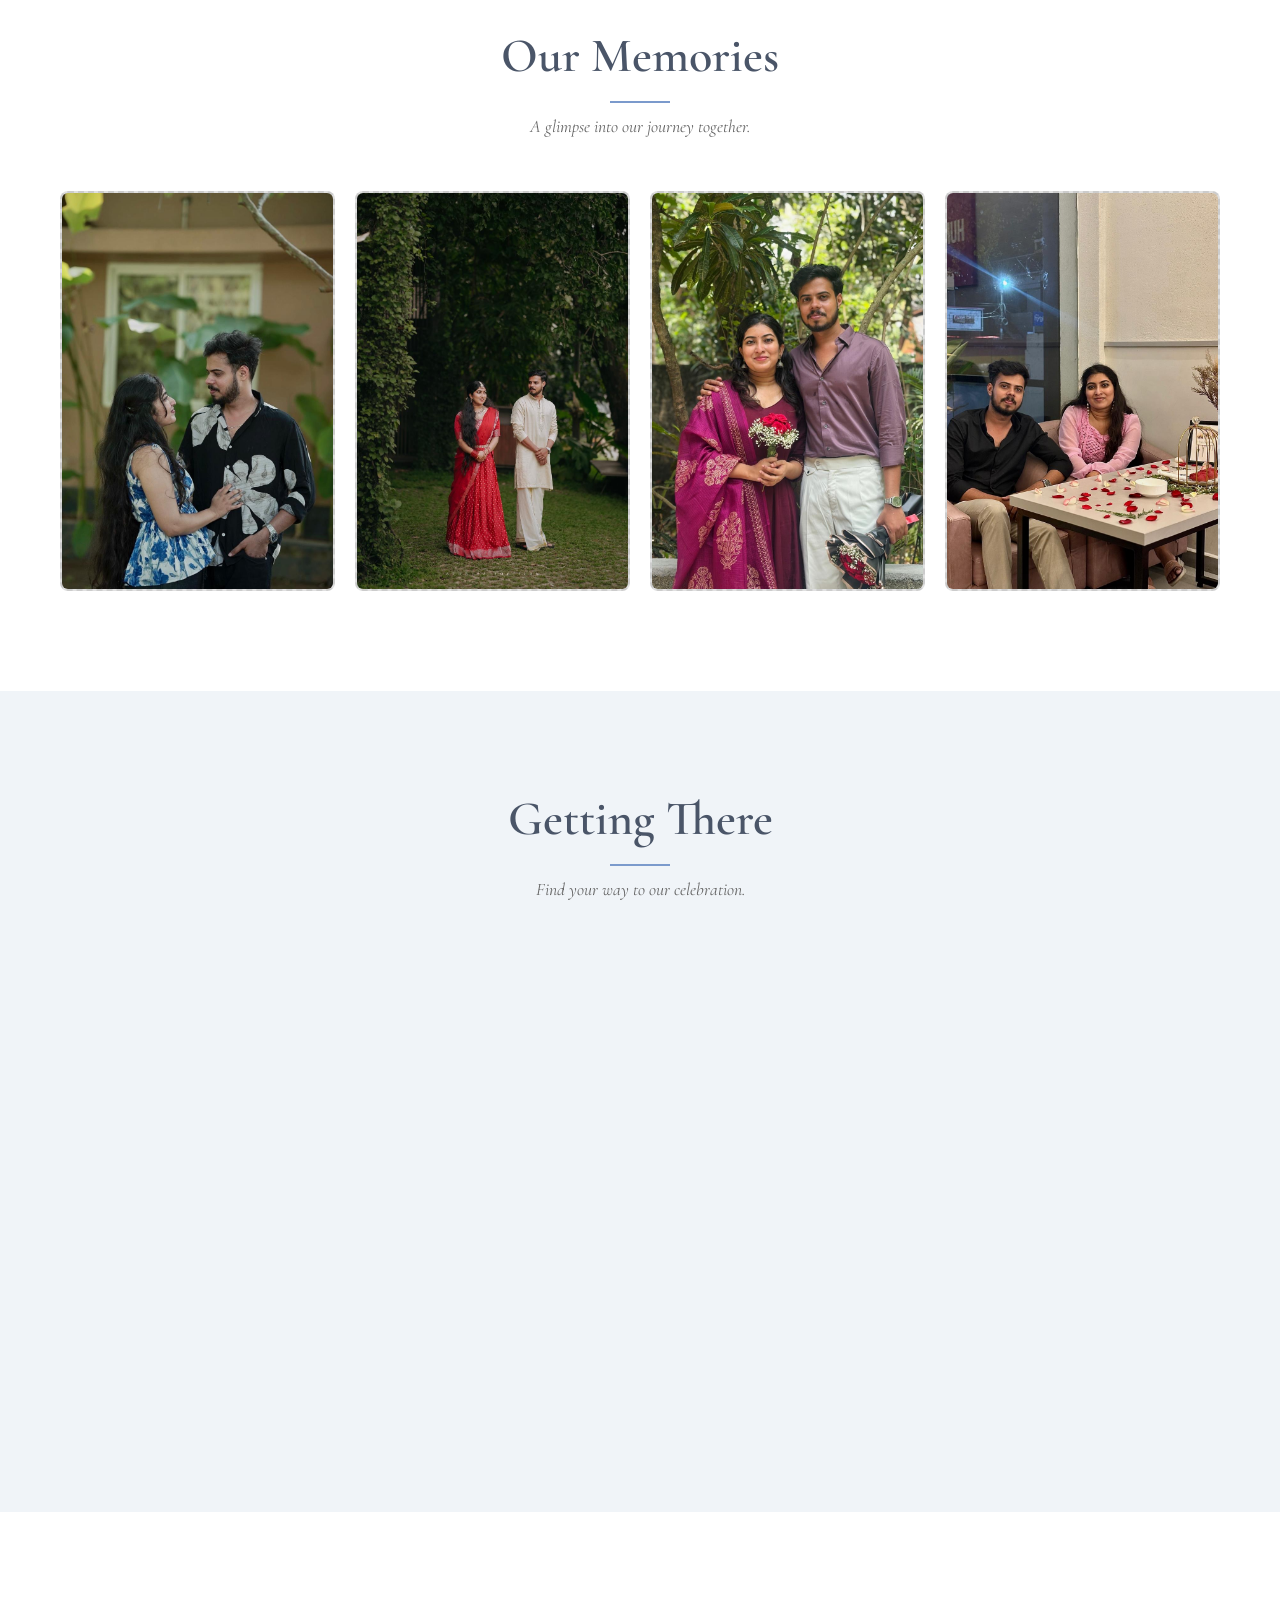
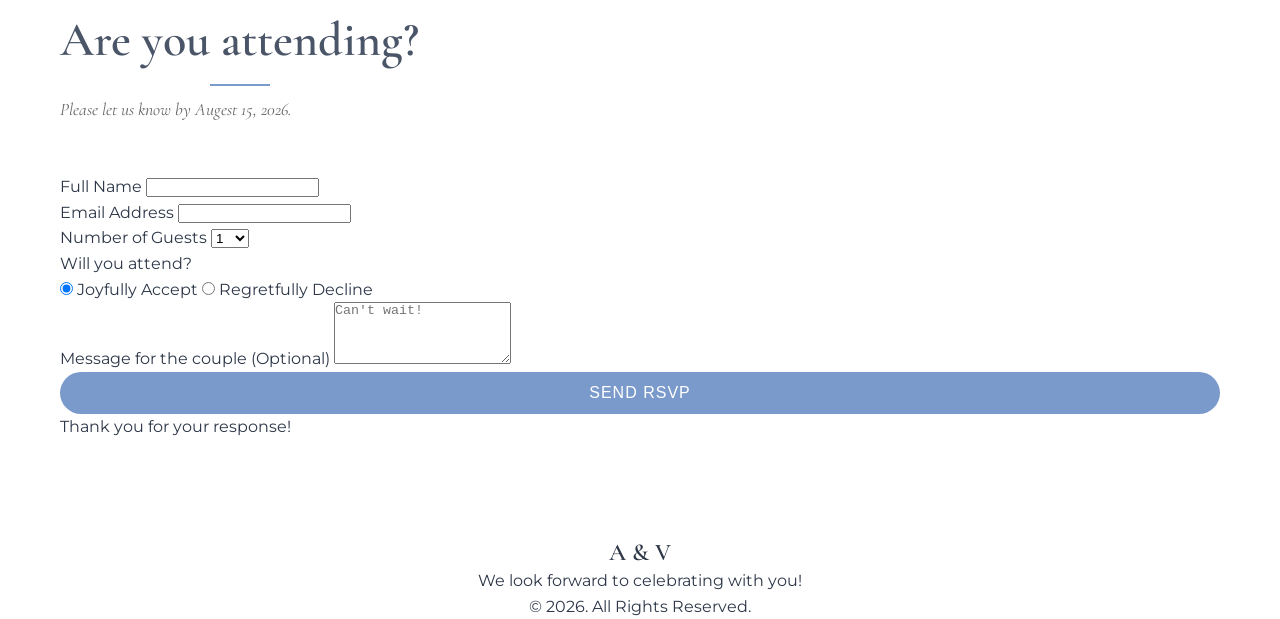
==== commit af1e25da: "Update RSVP deadline from November to August 2026" ====
--- a/index.html
+++ b/index.html
@@ -60,7 +60,7 @@
             <div class="invitation-card-wrapper">
                 <!-- Placeholder for the invitation card image -->
                 <div class="image-placeholder card-placeholder">
-                    <img src="/images/signal-2026-08-03-145223.jpeg" alt="">
+                    <img src="images/card.jpeg" alt="">
                 </div>
             </div>
         </div>
@@ -123,13 +123,13 @@
             <p class="section-subtitle">A glimpse into our journey together.</p>
             <div class="gallery-grid">
                 <!-- Placeholders for user's images -->
-                <div class="gallery-item image-placeholder"><img src="/images/signal-2026-08-03-140050.jpeg" alt="">
-                </div>
-                <div class="gallery-item image-placeholder"><img src="/images/signal-2026-08-03-140053.jpeg" alt="">
-                </div>
-                <div class="gallery-item image-placeholder"><img src="/images/signal-2026-08-03-140056.jpeg" alt="">
-                </div>
-                <div class="gallery-item image-placeholder"><img src="/images/signal-2026-08-03-140059.jpeg" alt="">
+                <div class="gallery-item image-placeholder"><img src="images/img1.jpeg" alt="">
+                </div>
+                <div class="gallery-item image-placeholder"><img src="images/img2.jpeg" alt="">
+                </div>
+                <div class="gallery-item image-placeholder"><img src="images/img3.jpeg" alt="">
+                </div>
+                <div class="gallery-item image-placeholder"><img src="images/img4.jpeg" alt="">
                 </div>
             </div>
         </div>
@@ -156,7 +156,7 @@
             <div class="rsvp-wrapper">
                 <div class="rsvp-content">
                     <h2 class="section-title">Are you attending?</h2>
-                    <p class="section-subtitle">Please let us know by November 15, 2026.</p>
+                    <p class="section-subtitle">Please let us know by Augest 15, 2026.</p>
                     <form id="rsvp-form" class="rsvp-form">
                         <div class="form-group">
                             <label for="name">Full Name</label>
@@ -215,4 +215,4 @@
     <script src="script.js"></script>
 </body>
 
-</html>+</html>
--- a/style.css
+++ b/style.css
@@ -288,8 +288,8 @@
 
 .hero .title {
     font-family: var(--font-calligraphy);
-    font-size: 8.5rem;
-    /* Increased size for calligraphy font */
+    font-size: clamp(2.8rem, 10vw, 8.5rem);
+    /* Responsive sizing for calligraphy font */
     margin-bottom: 10px;
     text-shadow: 2px 4px 10px rgba(0, 0, 0, 0.5);
     font-weight: 400;
@@ -498,197 +498,67 @@
    ========================================= */
 .map-container {
     border-radius: 10px;
-    overflow: hidden;
-    box-shadow: 0 10px 30px rgba(0, 0, 0, 0.1);
-    margin-top: 40px;
-}
-
-/* =========================================
-   RSVP Section
-   ========================================= */
-.rsvp-wrapper {
-    max-width: 800px;
-    margin: 0 auto;
-    background: #fff;
-    border-radius: 15px;
-    box-shadow: 0 20px 50px rgba(0, 0, 0, 0.1);
-    overflow: hidden;
-    display: flex;
-    flex-direction: column;
-}
-
-.rsvp-content {
-    padding: 60px;
-    text-align: center;
-}
-
-.rsvp-form {
-    text-align: left;
-    margin-top: 40px;
-}
-
-.form-group {
-    margin-bottom: 25px;
-}
-
-.form-group label {
-    display: block;
-    margin-bottom: 8px;
-    font-weight: 500;
-    color: var(--secondary-color);
-}
-
-.form-group input[type="text"],
-.form-group input[type="email"],
-.form-group select,
-.form-group textarea {
-    width: 100%;
-    padding: 15px;
-    border: 1px solid #ddd;
-    border-radius: 8px;
-    font-family: var(--font-body);
-    font-size: 1rem;
-    transition: var(--transition);
-    background-color: #fcfcfc;
-}
-
-.form-group input:focus,
-.form-group select:focus,
-.form-group textarea:focus {
-    outline: none;
-    border-color: var(--primary-color);
-    box-shadow: 0 0 0 3px rgba(212, 175, 55, 0.1);
-}
-
-.radio-group {
-    display: flex;
-    gap: 20px;
-}
-
-.radio-label {
-    display: flex;
-    align-items: center;
-    cursor: pointer;
-    font-weight: normal;
-}
-
-.radio-label input {
-    margin-right: 10px;
-    accent-color: var(--primary-color);
-}
-
-.form-message {
-    margin-top: 20px;
-    padding: 15px;
-    border-radius: 8px;
-    background-color: #d4edda;
-    color: #155724;
-    font-weight: 500;
-}
-
-.hidden {
-    display: none;
-}
-
-/* =========================================
-   Footer
-   ========================================= */
-.footer {
-    background-color: var(--secondary-color);
-    color: var(--text-light);
-    padding: 60px 0 30px;
-}
-
-.footer h2 {
-    font-size: 2.5rem;
-    margin-bottom: 10px;
-    color: var(--primary-color);
-}
-
-.footer p {
-    opacity: 0.8;
-    margin-bottom: 30px;
-}
-
-.copyright {
-    font-size: 0.9rem;
-    border-top: 1px solid rgba(255, 255, 255, 0.1);
-    padding-top: 20px;
-}
-
-/* =========================================
-   Animations
-   ========================================= */
-.fade-in {
-    opacity: 0;
-    transform: translateY(30px);
-    transition: opacity 0.8s ease, transform 0.8s ease;
-}
-
-.fade-in.visible {
-    opacity: 1;
-    transform: translateY(0);
-}
-
-/* =========================================
-   Responsive Design
-   ========================================= */
-@media (max-width: 768px) {
+}
+
+/* =========================================
+   Responsive improvements for hero background (mobile)
+   - Use a more focused background-position for portrait screens
+   - Disable fixed attachment on mobile (performance and compatibility)
+   - Scale down heading sizes and reduce hero height so important content remains visible
+*/
+
+@media (max-width: 900px) {
+    .hero {
+        background-position: center 30%;
+        background-attachment: scroll;
+        height: 80vh;
+        padding-top: 60px; /* keep some spacing for fixed navbar */
+    }
+
+    .hero-overlay {
+        background: linear-gradient(to bottom, rgba(123, 154, 204, 0.45) 0%, rgba(44, 62, 80, 0.85) 100%);
+    }
+
     .hero .title {
-        font-size: 4rem;
-    }
-
+        font-size: clamp(2.8rem, 12vw, 5.5rem);
+        margin-bottom: 8px;
+    }
+
+    .pre-title {
+        font-size: 1.1rem;
+        letter-spacing: 2px;
+    }
+
+    .date-location {
+        font-size: 0.95rem;
+        letter-spacing: 2px;
+        margin-bottom: 20px;
+    }
+
+    .scroll-indicator {
+        bottom: 20px;
+    }
+
+    /* Show mobile hamburger instead of full nav links */
     .nav-links {
-        position: fixed;
-        top: 0;
-        right: -100%;
-        width: 70%;
-        height: 100vh;
-        background-color: var(--bg-light);
-        flex-direction: column;
-        justify-content: center;
-        transition: var(--transition);
-        box-shadow: -5px 0 15px rgba(0, 0, 0, 0.1);
-    }
-
-    .nav-links.active {
-        right: 0;
-    }
-
-    .nav-links li {
-        margin: 20px 0;
-    }
-
-    .nav-links a {
-        color: var(--secondary-color);
-        font-size: 1.2rem;
+        display: none;
     }
 
     .hamburger {
         display: block;
-        z-index: 1001;
-    }
-
-    .hamburger.active span:nth-child(1) {
-        transform: translateY(8px) rotate(45deg);
-        background-color: var(--secondary-color);
-    }
-
-    .hamburger.active span:nth-child(2) {
-        opacity: 0;
-    }
-
-    .hamburger.active span:nth-child(3) {
-        transform: translateY(-8px) rotate(-45deg);
-        background-color: var(--secondary-color);
-    }
-
-    .rsvp-content {
-        padding: 30px 20px;
-    }
-
-    .radio-group {
-        flex-direction: column;
-        gap: 10px;
-    }
-}+    }
+}
+
+@media (max-width: 480px) {
+    .hero {
+        height: 75vh;
+    }
+
+    .hero .title {
+        font-size: clamp(2.2rem, 16vw, 4.2rem);
+    }
+
+    .pre-title {
+        font-size: 1rem;
+    }
+}
